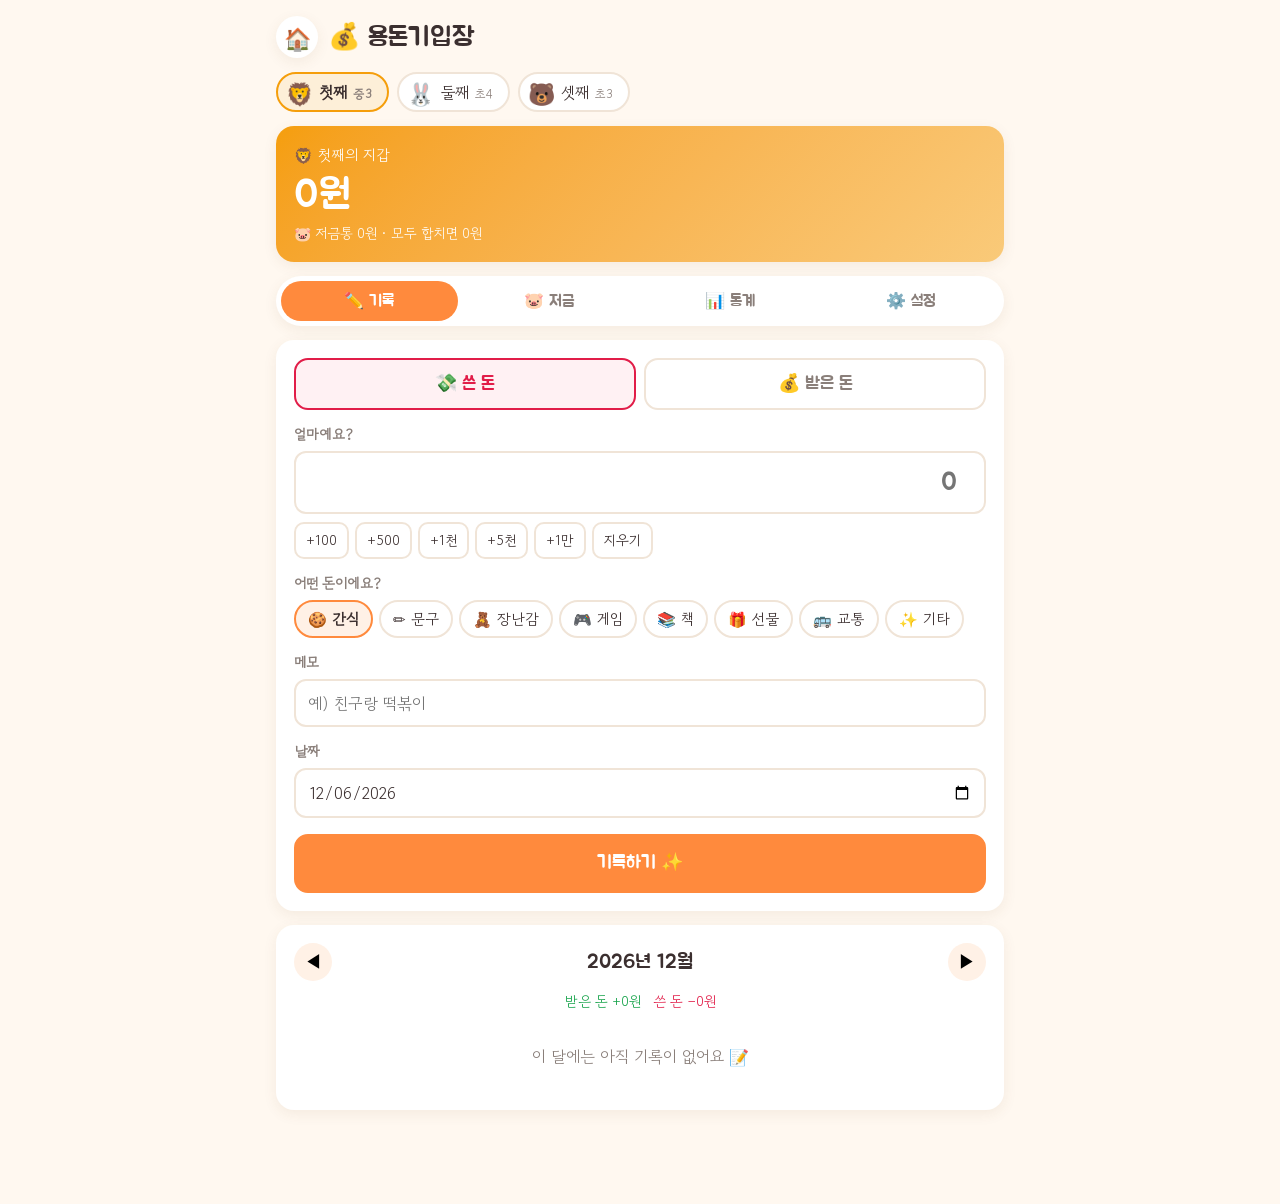
==== allowance/index.html @ a7563fa7 "우리 아이들 앱: 용돈기입장과 필사 달력 Co-Authored-By: Claude Opus 5.5 <noreply@anthropic.com>" ====
<!doctype html>
<html lang="ko">
<head>
<meta charset="utf-8">
<meta name="viewport" content="width=device-width, initial-scale=1, viewport-fit=cover">
<meta name="theme-color" content="#ff8a3d">
<meta name="apple-mobile-web-app-capable" content="yes">
<meta name="mobile-web-app-capable" content="yes">
<meta name="apple-mobile-web-app-title" content="우리앱">
<link rel="manifest" href="../manifest.webmanifest">
<link rel="icon" href="../icons/icon-192.png">
<link rel="apple-touch-icon" href="../icons/apple-touch-icon.png">
<title>용돈기입장</title>
<link rel="stylesheet" href="../shared/common.css">
<style>
  .balance { background: linear-gradient(135deg, var(--kc), color-mix(in srgb, var(--kc) 55%, white)); color: #fff; }
  .bal-label { font-size: 15px; opacity: .95; }
  .bal-amt { font-family: 'Jua', sans-serif; font-size: 40px; line-height: 1.2; margin: 4px 0; }
  .bal-sub { font-size: 14px; opacity: .95; }

  .type-toggle { display: grid; grid-template-columns: 1fr 1fr; gap: 8px; }
  .type-toggle button { border: 2px solid var(--line); background: #fff; border-radius: 14px; padding: 12px; font-family: 'Jua', sans-serif; font-size: 18px; cursor: pointer; color: var(--muted); }
  .type-toggle button.on[data-type=out] { border-color: var(--bad); background: #fff1f3; color: var(--bad); }
  .type-toggle button.on[data-type=in] { border-color: var(--good); background: #effcf3; color: var(--good); }
  .amt-input { font-family: 'Jua', sans-serif; font-size: 26px; text-align: right; }
  .quick { display: flex; flex-wrap: wrap; gap: 6px; margin-top: 8px; }

  .mnav { display: flex; align-items: center; justify-content: space-between; margin-bottom: 10px; }
  .mnav button { border: 0; background: var(--accent-soft); width: 38px; height: 38px; border-radius: 50%; font-size: 18px; cursor: pointer; }
  .mnav .title { font-size: 20px; }
  .msum { display: flex; gap: 12px; justify-content: center; font-size: 14px; margin-bottom: 8px; flex-wrap: wrap; }

  .day-h { font-size: 13px; color: var(--muted); margin: 14px 0 4px; font-weight: bold; }
  .tx { display: flex; align-items: center; gap: 10px; padding: 10px 0; border-bottom: 1px dashed var(--line); }
  .tx-ico { font-size: 24px; width: 40px; height: 40px; display: grid; place-items: center; background: var(--accent-soft); border-radius: 12px; flex: none; }
  .tx-main { flex: 1; min-width: 0; }
  .tx-cat { font-weight: bold; }
  .tx-memo { font-size: 13px; color: var(--muted); white-space: nowrap; overflow: hidden; text-overflow: ellipsis; }
  .tx-amt { font-family: 'Jua', sans-serif; font-size: 18px; white-space: nowrap; }
  .tx-amt.in, .tx-amt.unsave { color: var(--good); }
  .tx-amt.out { color: var(--bad); }
  .tx-amt.save { color: var(--save); }
  .tx-del { border: 0; background: none; color: #c9bdb5; font-size: 16px; cursor: pointer; padding: 4px; }

  .goal { border: 2px solid var(--line); border-radius: 16px; padding: 14px; margin-bottom: 10px; }
  .goal.reached { border-color: #facc15; background: #fffbea; }
  .goal-top { display: flex; justify-content: space-between; align-items: baseline; gap: 8px; }
  .goal-name { font-family: 'Jua', sans-serif; font-size: 19px; }
  .bar { height: 14px; background: #f3ece4; border-radius: 999px; overflow: hidden; margin: 10px 0 6px; }
  .bar > i { display: block; height: 100%; background: linear-gradient(90deg, #a78bfa, var(--save)); border-radius: 999px; transition: width .5s; }
  .goal .row { flex-wrap: wrap; margin-top: 8px; }

  .stat-boxes { display: grid; grid-template-columns: repeat(3, 1fr); gap: 8px; }
  .stat-box { background: var(--accent-soft); border-radius: 14px; padding: 10px; text-align: center; }
  .stat-box b { display: block; font-family: 'Jua', sans-serif; font-size: 18px; font-weight: 400; }
  .stat-box span { font-size: 13px; color: var(--muted); }
  .catbar { display: grid; grid-template-columns: 90px 1fr 80px; gap: 8px; align-items: center; margin: 8px 0; font-size: 14px; }
  .catbar .bar { margin: 0; }
  .catbar .bar > i { background: linear-gradient(90deg, #fda4af, var(--bad)); }
  .catbar .v { text-align: right; }
  .months { display: flex; align-items: flex-end; gap: 10px; height: 150px; padding-top: 10px; }
  .mcol { flex: 1; display: flex; flex-direction: column; align-items: center; gap: 4px; height: 100%; justify-content: flex-end; }
  .mbars { display: flex; gap: 3px; align-items: flex-end; height: 110px; }
  .mbars i { width: 12px; border-radius: 4px 4px 0 0; display: block; min-height: 2px; }
  .mbars i.in { background: var(--good); }
  .mbars i.out { background: var(--bad); }
  .mcol span { font-size: 12px; color: var(--muted); }
  .legend { font-size: 13px; color: var(--muted); display: flex; gap: 12px; justify-content: center; margin-top: 6px; }
  .legend i { display: inline-block; width: 10px; height: 10px; border-radius: 3px; margin-right: 4px; }
  .cheer { background: #effcf3; border-radius: 14px; padding: 12px; margin-top: 12px; text-align: center; }
  @media (max-width: 420px) { .bal-amt { font-size: 34px; } .catbar { grid-template-columns: 76px 1fr 70px; } }
</style>
</head>
<body>
<div class="wrap">
  <div class="topbar">
    <a class="home" href="../index.html" title="처음 화면">🏠</a>
    <h1>💰 용돈기입장</h1>
  </div>

  <div id="kids" class="kids"></div>
  <div id="balance" class="card balance"></div>

  <div class="tabs" id="tabs">
    <button data-t="rec" class="on">✏️ 기록</button>
    <button data-t="goal">🐷 저금</button>
    <button data-t="stat">📊 통계</button>
    <button data-t="set">⚙️ 설정</button>
  </div>

  <!-- 기록 -->
  <section id="t-rec">
    <form class="card" id="addForm" autocomplete="off">
      <button type="button" class="btn big hidden" id="regularBtn" style="margin-bottom:12px"></button>
      <div class="type-toggle" id="typeToggle">
        <button type="button" data-type="out" class="on">💸 쓴 돈</button>
        <button type="button" data-type="in">💰 받은 돈</button>
      </div>
      <label class="f" for="amt">얼마예요?</label>
      <input id="amt" class="amt-input" type="number" inputmode="numeric" min="1" step="1" placeholder="0">
      <div class="quick" id="quick">
        <button type="button" class="btn small" data-q="100">+100</button>
        <button type="button" class="btn small" data-q="500">+500</button>
        <button type="button" class="btn small" data-q="1000">+1천</button>
        <button type="button" class="btn small" data-q="5000">+5천</button>
        <button type="button" class="btn small" data-q="10000">+1만</button>
        <button type="button" class="btn small" data-q="0">지우기</button>
      </div>
      <label class="f">어떤 돈이에요?</label>
      <div class="chips" id="cats"></div>
      <label class="f" for="memo">메모</label>
      <input id="memo" maxlength="40" placeholder="예) 친구랑 떡볶이">
      <label class="f" for="date">날짜</label>
      <input id="date" type="date">
      <div style="margin-top:16px"><button class="btn primary big" type="submit">기록하기 ✨</button></div>
    </form>

    <div class="card">
      <div class="mnav"><button data-dm="-1">◀</button><span class="title monthLabel"></span><button data-dm="1">▶</button></div>
      <div class="msum" id="msum"></div>
      <div id="list"></div>
    </div>
  </section>

  <!-- 저금 목표 -->
  <section id="t-goal" class="hidden">
    <div class="card">
      <h2>🐷 갖고 싶은 것을 위해 모아요</h2>
      <div id="goals"></div>
      <form id="goalForm" autocomplete="off">
        <label class="f" for="gName">새 목표</label>
        <div class="row wrap-row">
          <input id="gName" class="grow" style="min-width:160px" maxlength="20" placeholder="예) 레고, 운동화">
          <input id="gTarget" style="width:140px" type="number" inputmode="numeric" min="1" placeholder="목표 금액">
          <button class="btn primary" type="submit">추가</button>
        </div>
      </form>
    </div>
    <div class="card" id="doneGoals"></div>
  </section>

  <!-- 통계 -->
  <section id="t-stat" class="hidden">
    <div class="card">
      <div class="mnav"><button data-dm="-1">◀</button><span class="title monthLabel"></span><button data-dm="1">▶</button></div>
      <div class="stat-boxes" id="statBoxes"></div>
      <div id="cheer"></div>
    </div>
    <div class="card">
      <h2>🛍️ 어디에 썼을까?</h2>
      <div id="catStats"></div>
    </div>
    <div class="card">
      <h2>📈 최근 6개월</h2>
      <div class="months" id="months"></div>
      <div class="legend"><span><i style="background:var(--good)"></i>받은 돈</span><span><i style="background:var(--bad)"></i>쓴 돈</span></div>
    </div>
  </section>

  <!-- 설정 -->
  <section id="t-set" class="hidden">
    <form class="card" id="regForm">
      <h2>💰 정기 용돈</h2>
      <p class="muted" style="margin:0">금액을 정해 두면 기록 화면에 “용돈 받기” 버튼이 생겨요.</p>
      <label class="f" for="regName">이름</label>
      <input id="regName" maxlength="12" placeholder="예) 주간 용돈">
      <label class="f" for="regAmt">금액 (0이면 버튼 숨김)</label>
      <input id="regAmt" type="number" inputmode="numeric" min="0" step="100">
      <div style="margin-top:14px"><button class="btn primary big" type="submit">저장</button></div>
    </form>
    <div class="card">
      <h2>🗂️ 기록 관리</h2>
      <p class="muted" style="margin-top:0">백업과 복원은 <a href="../index.html">처음 화면</a> 아래쪽에 있어요.</p>
      <button class="btn" id="resetBtn" style="color:var(--bad)">이 아이의 용돈 기록 모두 지우기</button>
    </div>
  </section>
</div>

<script src="../shared/common.js"></script>
<script>
const F = Family, $ = s => document.querySelector(s), esc = F.esc, won = F.won;
const IN_CATS = [['용돈', '💰'], ['심부름', '🧹'], ['세뱃돈', '🧧'], ['칭찬', '🌟'], ['선물받음', '🎁'], ['기타', '✨']];
const OUT_CATS = [['간식', '🍪'], ['문구', '✏️'], ['장난감', '🧸'], ['게임', '🎮'], ['책', '📚'], ['선물', '🎁'], ['교통', '🚌'], ['기타', '✨']];
const ICON = { '저금': '🐷', '꺼냄': '🐷', '목표달성': '🎉' };
[...IN_CATS, ...OUT_CATS].forEach(([n, e]) => { if (!ICON[n]) ICON[n] = e; });

let kid, data, type = 'out', cat = '간식', month = F.ymd().slice(0, 7);

function load() {
  kid = F.current();
  data = F.getData('allowance.' + kid.id, null) || {};
  data.tx = data.tx || [];
  data.goals = data.goals || [];
  data.regular = data.regular || { name: '용돈', amount: 0 };
  document.documentElement.style.setProperty('--kc', kid.color);
}
function save() { F.setData('allowance.' + kid.id, data); }
const sign = t => (t.type === 'in' || t.type === 'unsave') ? 1 : -1;
const wallet = () => data.tx.reduce((s, t) => s + sign(t) * t.amount, 0);
const piggy = () => data.goals.filter(g => !g.done).reduce((s, g) => s + g.saved, 0);
const toInt = v => parseInt(String(v || '').replace(/[^0-9]/g, ''), 10) || 0;
function addTx(t) { data.tx.push({ id: F.uid(), ts: Date.now(), date: F.ymd(), memo: '', ...t }); }

function renderAll() {
  renderBalance(); renderCats(); renderRegular(); renderList(); renderGoals(); renderStats(); renderSettings();
}

function renderBalance() {
  const w = wallet(), p = piggy();
  $('#balance').innerHTML = `
    <div class="bal-label">${esc(kid.emoji)} ${esc(kid.name)}의 지갑</div>
    <div class="bal-amt">${won(w)}</div>
    <div class="bal-sub">🐷 저금통 ${won(p)} · 모두 합치면 ${won(w + p)}</div>`;
}

function renderCats() {
  const list = type === 'in' ? IN_CATS : OUT_CATS;
  if (!list.some(([n]) => n === cat)) cat = list[0][0];
  $('#cats').innerHTML = list.map(([n, e]) => `<button type="button" class="chip ${n === cat ? 'on' : ''}" data-cat="${n}">${e} ${n}</button>`).join('');
  document.querySelectorAll('#typeToggle button').forEach(b => b.classList.toggle('on', b.dataset.type === type));
}

function renderRegular() {
  const r = data.regular, b = $('#regularBtn');
  b.classList.toggle('hidden', !(r.amount > 0));
  b.textContent = `💰 ${r.name || '용돈'} 받기 (+${won(r.amount)})`;
}

function monthTx() { return data.tx.filter(t => t.date.startsWith(month)); }
function labelOf(t) {
  if (t.type === 'save') return ['🐷', '저금하기'];
  if (t.type === 'unsave') return ['🐷', '저금통에서 꺼냄'];
  return [ICON[t.cat] || '✨', t.cat];
}

function renderList() {
  const [y, m] = month.split('-');
  document.querySelectorAll('.monthLabel').forEach(el => el.textContent = `${y}년 ${+m}월`);
  const items = monthTx().sort((a, b) => b.date.localeCompare(a.date) || (b.ts || 0) - (a.ts || 0));
  const inSum = items.filter(t => t.type === 'in').reduce((s, t) => s + t.amount, 0);
  const outSum = items.filter(t => t.type === 'out').reduce((s, t) => s + t.amount, 0);
  $('#msum').innerHTML = `<span style="color:var(--good)">받은 돈 +${won(inSum)}</span><span style="color:var(--bad)">쓴 돈 −${won(outSum)}</span>`;
  if (!items.length) { $('#list').innerHTML = '<div class="empty">이 달에는 아직 기록이 없어요 📝</div>'; return; }
  let html = '', last = '';
  const wd = ['일', '월', '화', '수', '목', '금', '토'];
  for (const t of items) {
    if (t.date !== last) {
      const d = F.parseYmd(t.date);
      html += `<div class="day-h">${d.getMonth() + 1}월 ${d.getDate()}일 (${wd[d.getDay()]})</div>`;
      last = t.date;
    }
    const [ico, lab] = labelOf(t);
    const sg = sign(t) > 0 ? '+' : '−';
    html += `<div class="tx">
      <div class="tx-ico">${ico}</div>
      <div class="tx-main"><div class="tx-cat">${esc(lab)}</div><div class="tx-memo">${esc(t.memo)}</div></div>
      <div class="tx-amt ${t.type}">${sg}${won(t.amount)}</div>
      <button class="tx-del" data-del="${t.id}" title="지우기">✕</button>
    </div>`;
  }
  $('#list').innerHTML = html;
}

function renderGoals() {
  const act = data.goals.filter(g => !g.done);
  $('#goals').innerHTML = act.length ? act.map(g => {
    const pct = Math.min(100, Math.round(g.saved / g.target * 100));
    const reached = g.saved >= g.target;
    return `<div class="goal ${reached ? 'reached' : ''}">
      <div class="goal-top"><span class="goal-name">${reached ? '🎉' : '🎯'} ${esc(g.name)}</span><span class="muted">${pct}%</span></div>
      <div class="bar"><i style="width:${pct}%"></i></div>
      <div class="muted" style="font-size:14px">${won(g.saved)} / ${won(g.target)} ${reached ? '· 목표를 이뤘어요!' : `· 앞으로 ${won(g.target - g.saved)} 남았어요`}</div>
      <div class="row">
        <button class="btn small" data-g="save" data-id="${g.id}">🐷 저금하기</button>
        <button class="btn small" data-g="take" data-id="${g.id}">꺼내기</button>
        ${reached ? `<button class="btn small primary" data-g="buy" data-id="${g.id}">🎁 이제 살래요!</button>` : ''}
        <button class="btn small" data-g="del" data-id="${g.id}" style="margin-left:auto;color:var(--muted)">목표 지우기</button>
      </div>
    </div>`;
  }).join('') : '<div class="empty">아직 목표가 없어요. 갖고 싶은 것을 적어 볼까요? 🌟</div>';

  const done = data.goals.filter(g => g.done);
  $('#doneGoals').classList.toggle('hidden', !done.length);
  $('#doneGoals').innerHTML = `<h2>🏆 이룬 목표</h2>` + done.map(g =>
    `<div class="tx"><div class="tx-ico">🏆</div><div class="tx-main"><div class="tx-cat">${esc(g.name)}</div><div class="tx-memo">${esc(g.doneDate || '')}</div></div><div class="tx-amt">${won(g.target)}</div></div>`).join('');
}

function renderStats() {
  const items = monthTx();
  const sum = t => items.filter(x => x.type === t).reduce((s, x) => s + x.amount, 0);
  const inS = sum('in'), outS = sum('out'), saveS = sum('save') - sum('unsave');
  $('#statBoxes').innerHTML = `
    <div class="stat-box"><span>받은 돈</span><b style="color:var(--good)">${won(inS)}</b></div>
    <div class="stat-box"><span>쓴 돈</span><b style="color:var(--bad)">${won(outS)}</b></div>
    <div class="stat-box"><span>저금</span><b style="color:var(--save)">${won(Math.max(0, saveS))}</b></div>`;
  let msg = '';
  if (!items.length) msg = '';
  else if (inS > 0 && outS <= inS) msg = `👏 받은 돈보다 ${won(inS - outS)} 덜 썼어요. 아주 잘했어요!`;
  else if (outS > inS) msg = `🤔 받은 돈보다 ${won(outS - inS)} 더 썼어요. 다음 달엔 조금 아껴 볼까요?`;
  $('#cheer').innerHTML = msg ? `<div class="cheer">${msg}</div>` : '';

  const by = {};
  items.filter(t => t.type === 'out').forEach(t => by[t.cat] = (by[t.cat] || 0) + t.amount);
  const rows = Object.entries(by).sort((a, b) => b[1] - a[1]);
  const max = rows.length ? rows[0][1] : 1;
  $('#catStats').innerHTML = rows.length ? rows.map(([c, v]) =>
    `<div class="catbar"><span>${ICON[c] || '✨'} ${esc(c)}</span><div class="bar"><i style="width:${Math.round(v / max * 100)}%"></i></div><span class="v">${won(v)}</span></div>`).join('')
    : '<div class="empty">이 달에 쓴 돈이 없어요</div>';

  const [y, m] = month.split('-').map(Number);
  const cols = [];
  for (let i = 5; i >= 0; i--) {
    const d = new Date(y, m - 1 - i, 1);
    const key = `${d.getFullYear()}-${String(d.getMonth() + 1).padStart(2, '0')}`;
    const tx = data.tx.filter(t => t.date.startsWith(key));
    cols.push({ label: (d.getMonth() + 1) + '월', inS: tx.filter(t => t.type === 'in').reduce((s, t) => s + t.amount, 0), outS: tx.filter(t => t.type === 'out').reduce((s, t) => s + t.amount, 0) });
  }
  const mx = Math.max(1, ...cols.map(c => Math.max(c.inS, c.outS)));
  $('#months').innerHTML = cols.map(c => `<div class="mcol">
    <div class="mbars"><i class="in" style="height:${c.inS / mx * 100}%" title="받은 돈 ${won(c.inS)}"></i><i class="out" style="height:${c.outS / mx * 100}%" title="쓴 돈 ${won(c.outS)}"></i></div>
    <span>${c.label}</span></div>`).join('');
}

function renderSettings() {
  $('#regName').value = data.regular.name || '';
  $('#regAmt').value = data.regular.amount || 0;
}

// ---------- 이벤트 ----------
$('#tabs').onclick = e => {
  const b = e.target.closest('button'); if (!b) return;
  document.querySelectorAll('#tabs button').forEach(x => x.classList.toggle('on', x === b));
  ['rec', 'goal', 'stat', 'set'].forEach(t => $('#t-' + t).classList.toggle('hidden', t !== b.dataset.t));
};

$('#typeToggle').onclick = e => {
  const b = e.target.closest('button'); if (!b) return;
  type = b.dataset.type; renderCats();
};
$('#cats').onclick = e => {
  const b = e.target.closest('.chip'); if (!b) return;
  cat = b.dataset.cat; renderCats();
};
$('#quick').onclick = e => {
  const b = e.target.closest('[data-q]'); if (!b) return;
  const q = +b.dataset.q;
  $('#amt').value = q === 0 ? '' : toInt($('#amt').value) + q;
};

$('#addForm').onsubmit = e => {
  e.preventDefault();
  const amt = toInt($('#amt').value);
  if (amt <= 0) return F.toast('금액을 입력해 주세요 🙂');
  if (type === 'out' && amt > wallet() && !confirm(`지갑에 있는 돈(${won(wallet())})보다 많아요.\n그래도 기록할까요?`)) return;
  const date = $('#date').value || F.ymd();
  addTx({ date, type, amount: amt, cat, memo: $('#memo').value.trim() });
  save();
  $('#amt').value = ''; $('#memo').value = '';
  month = date.slice(0, 7);
  F.toast(type === 'in' ? '💰 받은 돈을 기록했어요!' : '💸 쓴 돈을 기록했어요!');
  renderAll();
};

$('#regularBtn').onclick = () => {
  const r = data.regular;
  if (!confirm(`${r.name || '용돈'} ${won(r.amount)}을 받았나요?`)) return;
  addTx({ type: 'in', amount: r.amount, cat: '용돈', memo: r.name || '용돈' });
  save(); month = F.ymd().slice(0, 7);
  F.toast('💰 용돈이 들어왔어요!'); F.celebrate(['💰', '🪙', '✨']);
  renderAll();
};

document.addEventListener('click', e => {
  const m = e.target.closest('[data-dm]');
  if (m) {
    const [y, mo] = month.split('-').map(Number);
    const d = new Date(y, mo - 1 + Number(m.dataset.dm), 1);
    month = `${d.getFullYear()}-${String(d.getMonth() + 1).padStart(2, '0')}`;
    renderList(); renderStats();
  }
});

$('#list').onclick = e => {
  const b = e.target.closest('[data-del]'); if (!b) return;
  const t = data.tx.find(x => x.id === b.dataset.del);
  if (!t || !confirm('이 기록을 지울까요?')) return;
  if (t.goalId) {
    const g = data.goals.find(x => x.id === t.goalId);
    if (g && !g.done) {
      if (t.type === 'save') g.saved = Math.max(0, g.saved - t.amount);
      if (t.type === 'unsave') g.saved += t.amount;
    }
  }
  data.tx = data.tx.filter(x => x !== t);
  save(); renderAll();
};

$('#goalForm').onsubmit = e => {
  e.preventDefault();
  const name = $('#gName').value.trim(), target = toInt($('#gTarget').value);
  if (!name || target <= 0) return F.toast('목표 이름과 금액을 적어 주세요');
  data.goals.push({ id: F.uid(), name, target, saved: 0, created: F.ymd() });
  save(); $('#gName').value = ''; $('#gTarget').value = '';
  F.toast('🎯 새 목표가 생겼어요!'); renderAll();
};

$('#goals').onclick = e => {
  const b = e.target.closest('[data-g]'); if (!b) return;
  const g = data.goals.find(x => x.id === b.dataset.id); if (!g) return;
  const act = b.dataset.g;
  if (act === 'save') {
    const amt = toInt(prompt(`얼마를 저금할까요?\n(지금 지갑: ${won(wallet())})`));
    if (amt <= 0) return;
    if (amt > wallet()) return F.toast('지갑에 돈이 모자라요 😅');
    addTx({ type: 'save', amount: amt, cat: '저금', memo: g.name, goalId: g.id });
    g.saved += amt;
    save();
    if (g.saved >= g.target) { F.celebrate(); F.toast(`🎉 '${g.name}' 목표를 이뤘어요!`); }
    else F.toast(`🐷 ${won(amt)} 저금했어요!`);
  } else if (act === 'take') {
    const amt = toInt(prompt(`얼마를 꺼낼까요?\n(저금한 돈: ${won(g.saved)})`));
    if (amt <= 0) return;
    if (amt > g.saved) return F.toast('저금한 돈보다 많이 꺼낼 수 없어요');
    addTx({ type: 'unsave', amount: amt, cat: '꺼냄', memo: g.name, goalId: g.id });
    g.saved -= amt; save();
  } else if (act === 'buy') {
    if (!confirm(`'${g.name}'을(를) 살 건가요?\n저금한 ${won(g.saved)}을 사용해요.`)) return;
    const amt = g.saved;
    addTx({ type: 'unsave', amount: amt, cat: '꺼냄', memo: g.name, goalId: g.id });
    addTx({ type: 'out', amount: amt, cat: '목표달성', memo: g.name });
    g.done = true; g.doneDate = F.ymd(); g.saved = 0;
    save(); F.celebrate(['🎁', '🏆', '🎉', '⭐']); F.toast('🏆 정말 멋져요! 끝까지 모았어요!');
  } else if (act === 'del') {
    const msg = g.saved > 0 ? `'${g.name}' 목표를 지울까요?\n저금한 ${won(g.saved)}은 지갑으로 돌아가요.` : `'${g.name}' 목표를 지울까요?`;
    if (!confirm(msg)) return;
    if (g.saved > 0) addTx({ type: 'unsave', amount: g.saved, cat: '꺼냄', memo: g.name + ' (목표 지움)' });
    data.goals = data.goals.filter(x => x !== g);
    save();
  }
  renderAll();
};

$('#regForm').onsubmit = e => {
  e.preventDefault();
  data.regular = { name: $('#regName').value.trim() || '용돈', amount: toInt($('#regAmt').value) };
  save(); F.toast('저장했어요!'); renderAll();
};

$('#resetBtn').onclick = () => {
  if (!confirm(`${kid.name}의 용돈 기록을 모두 지울까요?`)) return;
  if (!confirm('정말요? 지우면 되돌릴 수 없어요.')) return;
  data = { tx: [], goals: [], regular: data.regular };
  save(); F.toast('모두 지웠어요'); renderAll();
};

// ---------- 시작 ----------
$('#date').value = F.ymd();
load();
F.renderPicker($('#kids'), () => { load(); renderAll(); });
renderAll();
</script>
</body>
</html>
---- shared/common.css ----
@import url('https://fonts.googleapis.com/css2?family=Jua&family=Gowun+Dodum&family=Gowun+Batang:wght@400;700&display=swap');

:root {
  --bg: #fff8f0;
  --card: #ffffff;
  --ink: #3b2f2f;
  --muted: #8a7f7a;
  --line: #f0e4d7;
  --accent: #ff8a3d;
  --accent-soft: #fff1e6;
  --good: #16a34a;
  --bad: #e11d48;
  --save: #7c3aed;
  --kc: #ff8a3d;
  --radius: 18px;
  --shadow: 0 4px 14px rgba(120, 80, 40, .08);
}

* { box-sizing: border-box; }
html, body { margin: 0; }
body {
  font-family: 'Gowun Dodum', system-ui, -apple-system, 'Malgun Gothic', sans-serif;
  background: var(--bg);
  color: var(--ink);
  -webkit-tap-highlight-color: transparent;
  line-height: 1.5;
}
h1, h2, h3, .title { font-family: 'Jua', 'Malgun Gothic', sans-serif; font-weight: 400; margin: 0; }
h1 { font-size: 26px; }
h2 { font-size: 20px; margin-bottom: 10px; }
h3 { font-size: 17px; }

.wrap { max-width: 760px; margin: 0 auto; padding: 16px 16px 80px; }

.topbar { display: flex; align-items: center; gap: 10px; margin-bottom: 14px; }
.topbar .home {
  text-decoration: none; font-size: 22px; width: 42px; height: 42px; display: grid; place-items: center;
  background: #fff; border-radius: 50%; box-shadow: var(--shadow);
}

.kids { display: flex; gap: 8px; flex-wrap: wrap; margin-bottom: 14px; }
.kid {
  border: 2px solid var(--line); background: #fff; border-radius: 999px; padding: 6px 16px 6px 8px;
  display: flex; align-items: center; gap: 6px; font: inherit; font-size: 16px; cursor: pointer; color: var(--ink);
}
.kid.on { border-color: var(--kc); background: color-mix(in srgb, var(--kc) 16%, white); font-weight: bold; }
.kid-emoji { font-size: 22px; line-height: 1; }
.kid small { color: var(--muted); font-size: 12px; }

.card { background: var(--card); border-radius: var(--radius); box-shadow: var(--shadow); padding: 18px; margin-bottom: 14px; }

.btn {
  border: 2px solid var(--line); background: #fff; color: var(--ink); border-radius: 14px; padding: 10px 16px;
  font: inherit; font-size: 16px; cursor: pointer; display: inline-flex; align-items: center; justify-content: center; gap: 6px;
}
.btn:active { transform: scale(.97); }
.btn.primary { background: var(--accent); border-color: var(--accent); color: #fff; font-family: 'Jua', sans-serif; font-size: 18px; }
.btn.big { width: 100%; padding: 14px; }
.btn.small { padding: 6px 10px; font-size: 14px; border-radius: 10px; }
.btn:disabled { opacity: .45; cursor: not-allowed; }

.tabs { display: flex; gap: 4px; background: #fff; border-radius: 999px; padding: 5px; box-shadow: var(--shadow); margin-bottom: 14px; }
.tabs button {
  flex: 1; border: 0; background: none; padding: 10px 0; border-radius: 999px; cursor: pointer;
  font-family: 'Jua', sans-serif; font-size: 16px; color: var(--muted);
}
.tabs button.on { background: var(--accent); color: #fff; }

input, select, textarea {
  font: inherit; font-size: 16px; padding: 10px 12px; border: 2px solid var(--line); border-radius: 12px;
  width: 100%; background: #fff; color: var(--ink);
}
input:focus, select:focus, textarea:focus { outline: none; border-color: var(--accent); }
label.f { display: block; margin: 14px 0 6px; font-weight: bold; font-size: 14px; color: var(--muted); }

.chips { display: flex; flex-wrap: wrap; gap: 6px; }
.chip {
  border: 2px solid var(--line); background: #fff; border-radius: 999px; padding: 6px 12px; font: inherit; font-size: 15px;
  cursor: pointer; color: var(--ink);
}
.chip.on { border-color: var(--accent); background: var(--accent-soft); font-weight: bold; }

.row { display: flex; gap: 10px; align-items: center; }
.row.wrap-row { flex-wrap: wrap; }
.grow { flex: 1; }
.muted { color: var(--muted); }
.center { text-align: center; }
.hidden { display: none !important; }

.toast {
  position: fixed; left: 50%; bottom: 24px; transform: translateX(-50%) translateY(20px);
  background: #3b2f2f; color: #fff; padding: 12px 20px; border-radius: 999px; opacity: 0;
  transition: .3s; pointer-events: none; z-index: 99; max-width: calc(100% - 32px); text-align: center;
}
.toast.show { opacity: 1; transform: translateX(-50%) translateY(0); }

.confetti { position: fixed; top: -40px; font-size: 28px; z-index: 98; pointer-events: none; animation: fall linear forwards; }
@keyframes fall { to { transform: translateY(110vh) rotate(540deg); } }

/* 휴대폰 화면 */
@media (max-width: 480px) {
  .wrap { padding: calc(12px + env(safe-area-inset-top)) 12px calc(60px + env(safe-area-inset-bottom)); }
  .kids { flex-wrap: nowrap; gap: 6px; }
  .kid { flex: 1; justify-content: center; padding: 6px 4px; font-size: 15px; gap: 4px; min-width: 0; }
  .kid small { display: none; }
  .tabs button { font-size: 15px; }
}

.empty { text-align: center; color: var(--muted); padding: 24px 0; }
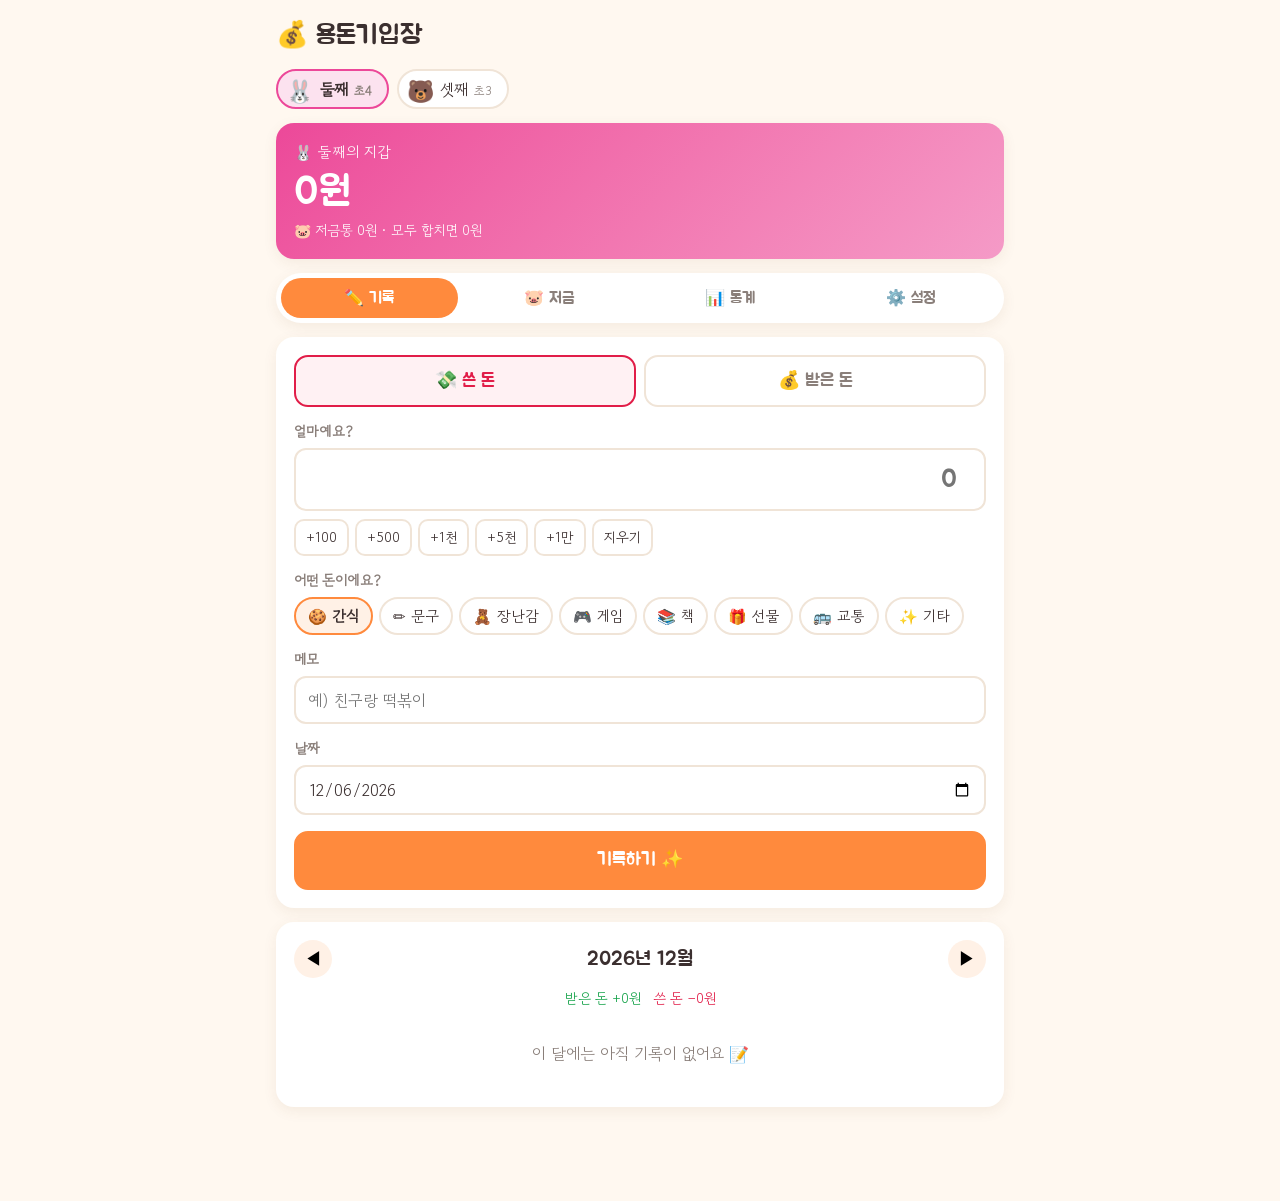
==== commit 598ba14a: "용돈기입장과 필사 달력을 따로 설치하는 두 앱으로 분리 - 앱마다 manifest, 서비스 워커, 아이콘을 따로 둠 (allowance/, pilsa/) - 기기 연결·아이 정보·" ====
--- a/allowance/index.html
+++ b/allowance/index.html
@@ -1,15 +1,15 @@
 <!doctype html>
-<html lang="ko">
+<html lang="ko" data-app="allowance">
 <head>
 <meta charset="utf-8">
 <meta name="viewport" content="width=device-width, initial-scale=1, viewport-fit=cover">
 <meta name="theme-color" content="#ff8a3d">
 <meta name="apple-mobile-web-app-capable" content="yes">
 <meta name="mobile-web-app-capable" content="yes">
-<meta name="apple-mobile-web-app-title" content="우리앱">
-<link rel="manifest" href="../manifest.webmanifest">
-<link rel="icon" href="../icons/icon-192.png">
-<link rel="apple-touch-icon" href="../icons/apple-touch-icon.png">
+<meta name="apple-mobile-web-app-title" content="용돈기입장">
+<link rel="manifest" href="manifest.webmanifest">
+<link rel="icon" href="icons/icon-192.png">
+<link rel="apple-touch-icon" href="icons/apple-touch-icon.png">
 <title>용돈기입장</title>
 <link rel="stylesheet" href="../shared/common.css">
 <style>
@@ -74,8 +74,8 @@
 <body>
 <div class="wrap">
   <div class="topbar">
-    <a class="home" href="../index.html" title="처음 화면">🏠</a>
     <h1>💰 용돈기입장</h1>
+    <span class="sync-badge hidden"></span>
   </div>
 
   <div id="kids" class="kids"></div>
@@ -168,9 +168,9 @@
       <input id="regAmt" type="number" inputmode="numeric" min="0" step="100">
       <div style="margin-top:14px"><button class="btn primary big" type="submit">저장</button></div>
     </form>
+    <div id="common"></div>
     <div class="card">
       <h2>🗂️ 기록 관리</h2>
-      <p class="muted" style="margin-top:0">백업과 복원은 <a href="../index.html">처음 화면</a> 아래쪽에 있어요.</p>
       <button class="btn" id="resetBtn" style="color:var(--bad)">이 아이의 용돈 기록 모두 지우기</button>
     </div>
   </section>
@@ -455,9 +455,19 @@
 
 // ---------- 시작 ----------
 $('#date').value = F.ymd();
+function onKid() { load(); renderAll(); F.sync.pull(['allowance.' + kid.id]); }
 load();
-F.renderPicker($('#kids'), () => { load(); renderAll(); });
+F.renderPicker($('#kids'), onKid);
 renderAll();
+// 기기 연결이나 아이 정보가 바뀌면 아이 고르기부터 다시
+F.mountSettings($('#common'), () => { load(); F.renderPicker($('#kids'), onKid); renderAll(); });
+
+// 구글 시트에 더 최신 기록이 있으면 받아서 다시 그림
+window.addEventListener('familysync', e => {
+  if (!e.detail.keys.some(k => k === 'family.kids' || k === 'allowance.' + kid.id)) return;
+  load(); F.renderPicker($('#kids'), onKid); renderAll();
+});
+F.sync.pull(['family.kids', 'allowance.' + kid.id]);
 </script>
 </body>
 </html>
--- a/shared/common.css
+++ b/shared/common.css
@@ -97,6 +97,21 @@
 .confetti { position: fixed; top: -40px; font-size: 28px; z-index: 98; pointer-events: none; animation: fall linear forwards; }
 @keyframes fall { to { transform: translateY(110vh) rotate(540deg); } }
 
+.sync-badge {
+  margin-left: auto; font-size: 13px; background: #fff; border-radius: 999px; padding: 4px 10px;
+  box-shadow: var(--shadow); color: var(--muted); white-space: nowrap;
+}
+.topbar .settings-btn {
+  border: 0; font-size: 20px; width: 42px; height: 42px; display: grid; place-items: center; flex: none;
+  background: #fff; border-radius: 50%; box-shadow: var(--shadow); cursor: pointer; margin-left: auto;
+}
+.sync-badge:not(.hidden) ~ .settings-btn { margin-left: 0; }
+
+/* 설정: 아이 정보 고치기 */
+.edit-grid { display: grid; grid-template-columns: 64px 1fr 110px 48px; gap: 8px; align-items: center; margin-bottom: 8px; }
+.edit-grid input[type=color] { padding: 2px; height: 44px; }
+.edit-grid .emo { text-align: center; font-size: 22px; padding: 6px; }
+
 /* 휴대폰 화면 */
 @media (max-width: 480px) {
   .wrap { padding: calc(12px + env(safe-area-inset-top)) 12px calc(60px + env(safe-area-inset-bottom)); }
@@ -104,6 +119,7 @@
   .kid { flex: 1; justify-content: center; padding: 6px 4px; font-size: 15px; gap: 4px; min-width: 0; }
   .kid small { display: none; }
   .tabs button { font-size: 15px; }
+  .edit-grid { grid-template-columns: 56px 1fr 92px 44px; gap: 6px; }
 }
 
 .empty { text-align: center; color: var(--muted); padding: 24px 0; }
